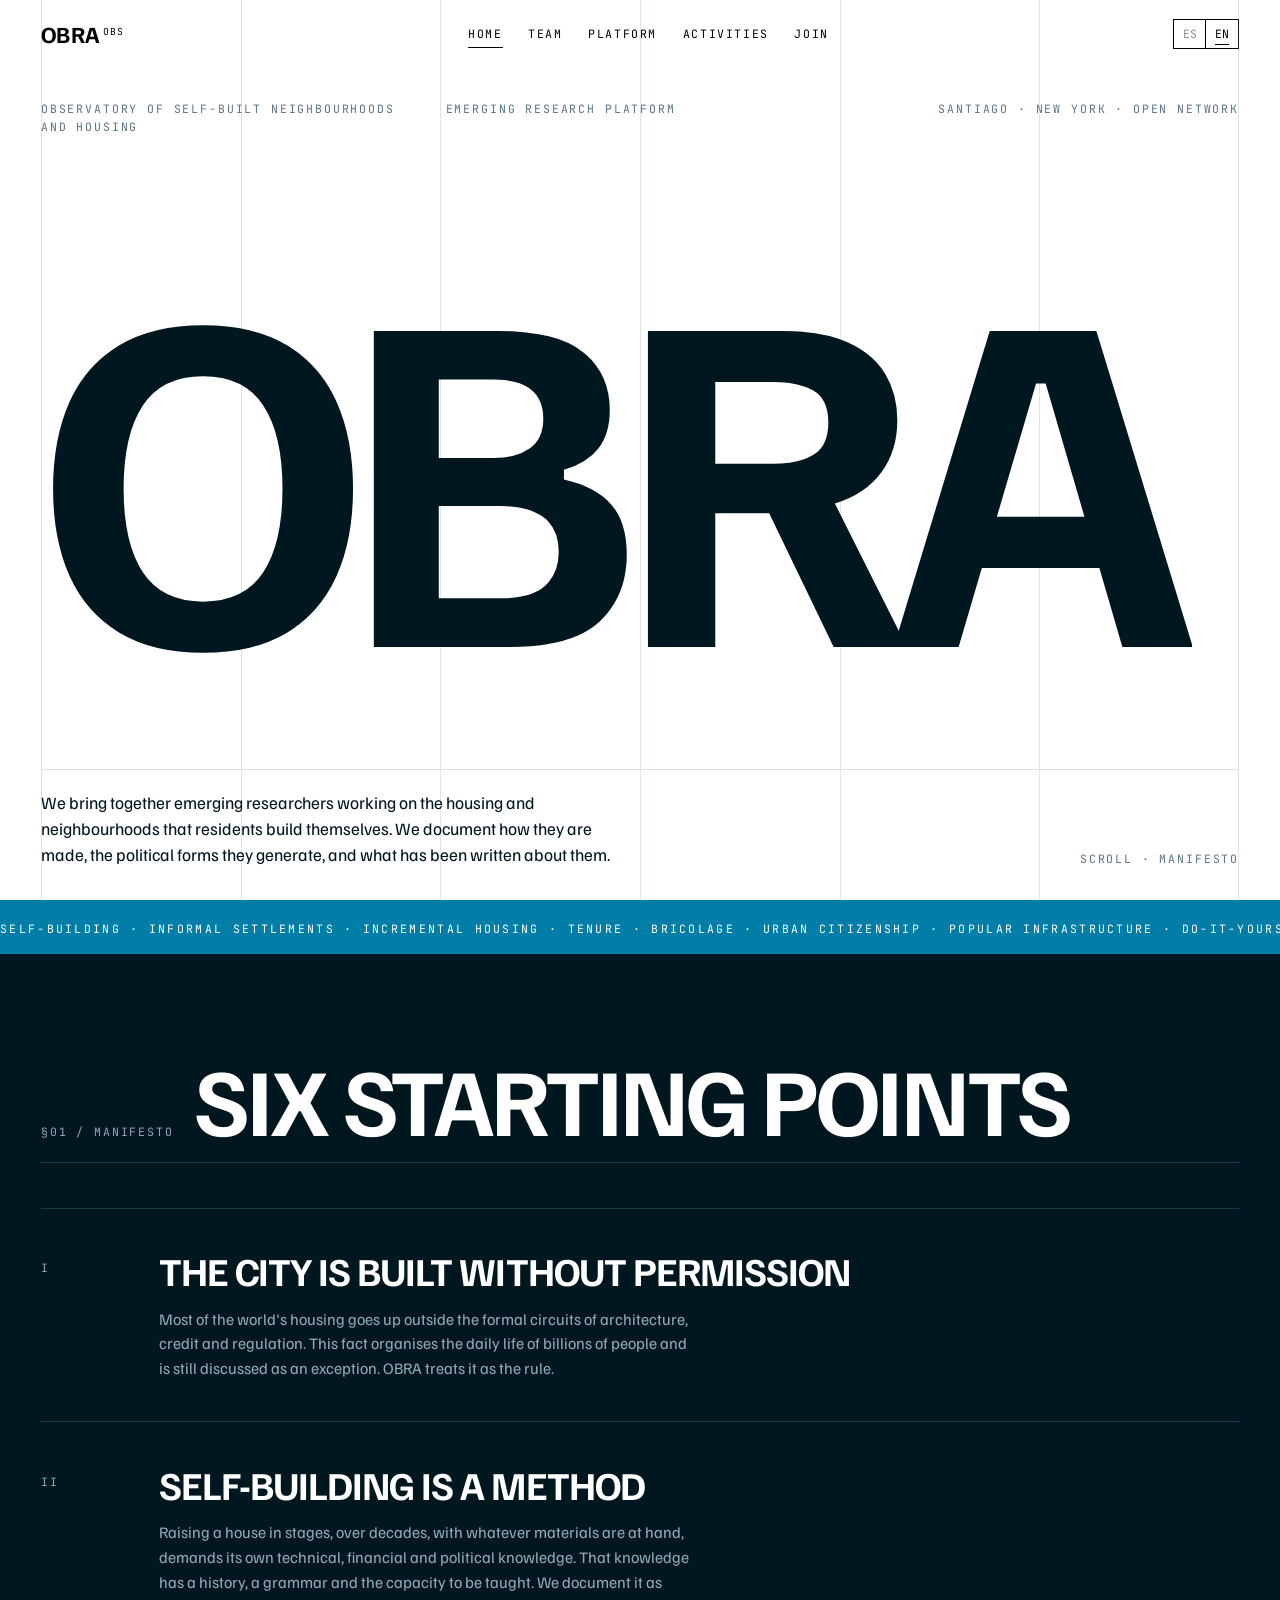
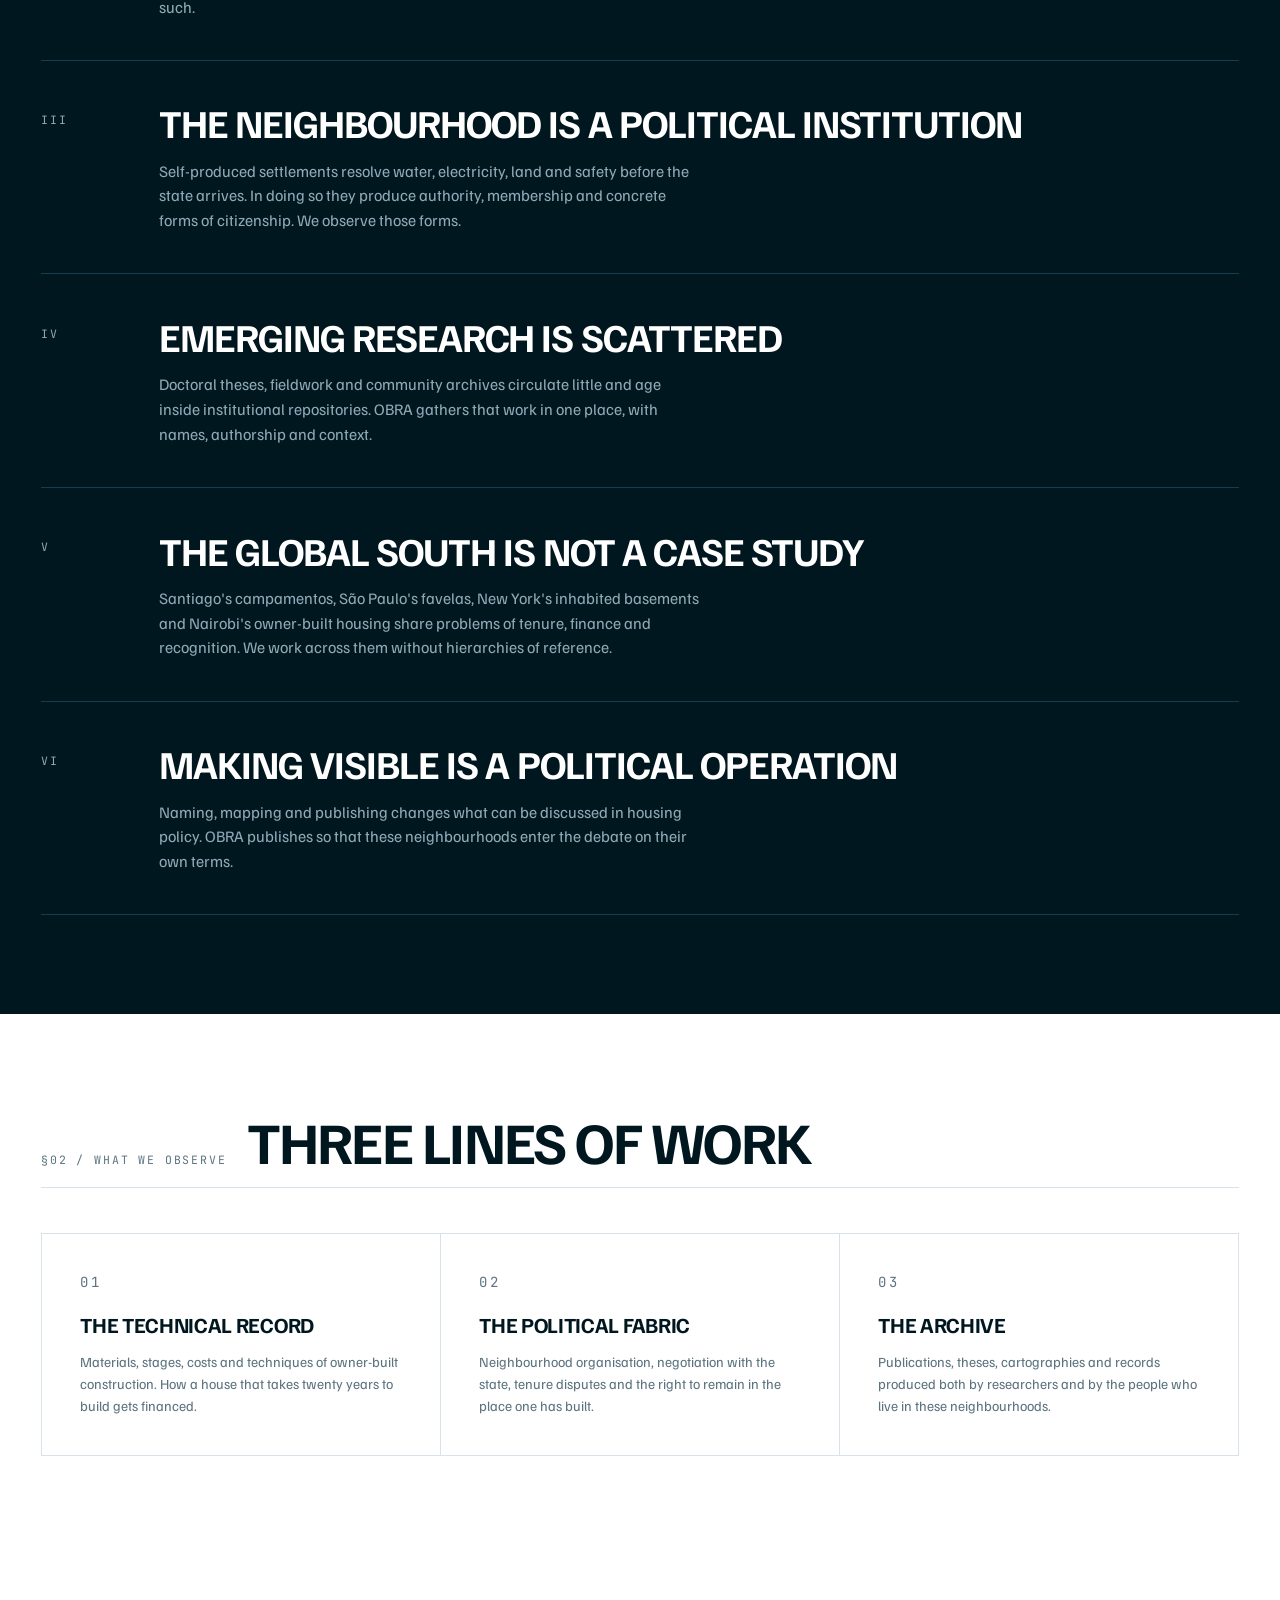
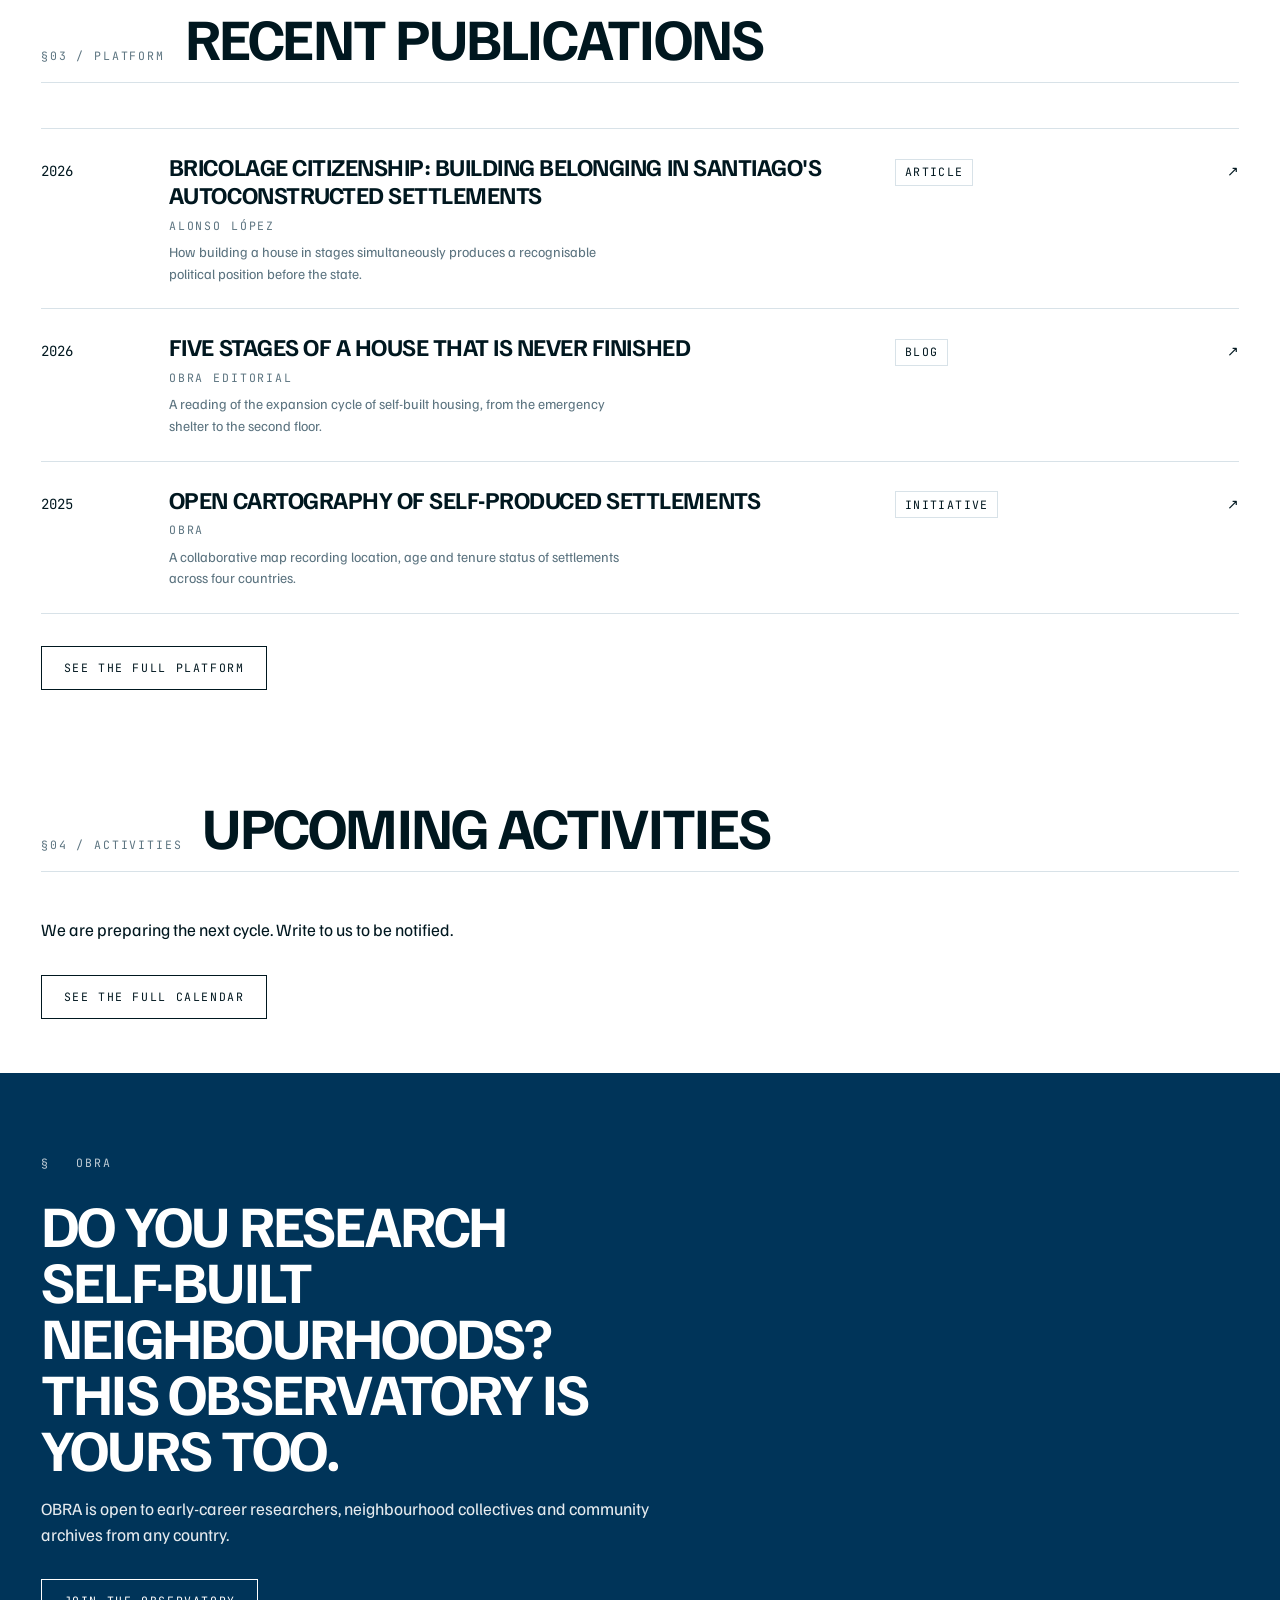
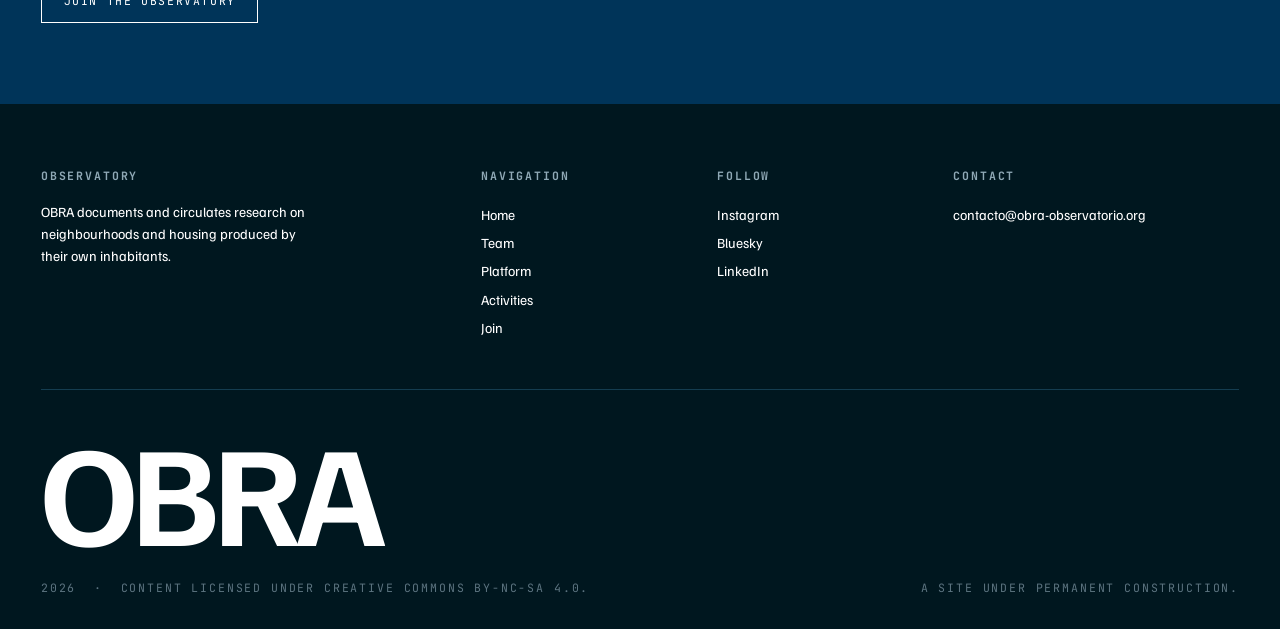
==== index.html @ f78a41e7 "Add files via upload" ====
<!DOCTYPE html>
<html lang="es">
<head>
  <meta charset="utf-8">
  <meta name="viewport" content="width=device-width, initial-scale=1">
  <title>OBRA · Observatorio de Barrios y Residencias Autoconstruidas</title>
  <meta name="description" content="Plataforma de investigación emergente sobre viviendas y barrios autoproducidos por sus habitantes.">
  <meta name="theme-color" content="#00171F">
  <meta property="og:type" content="website">
  <meta property="og:title" content="OBRA · Observatorio de Barrios y Residencias Autoconstruidas">
  <meta property="og:description" content="Plataforma de investigación emergente sobre viviendas y barrios autoproducidos por sus habitantes.">
  <meta property="og:site_name" content="OBRA">
  <link rel="icon" href="data:image/svg+xml,%3Csvg xmlns=%27http://www.w3.org/2000/svg%27 viewBox=%270 0 100 100%27%3E%3Crect width=%27100%27 height=%27100%27 fill=%27%2300171F%27/%3E%3Crect x=%2718%27 y=%2734%27 width=%2764%27 height=%2740%27 fill=%27none%27 stroke=%27%23007EA7%27 stroke-width=%278%27/%3E%3C/svg%3E">
  <link rel="preload" href="assets/fonts/familjen-grotesk-var.woff2" as="font" type="font/woff2" crossorigin>
  <link rel="preload" href="assets/fonts/jetbrains-mono-var.woff2" as="font" type="font/woff2" crossorigin>
  <link rel="stylesheet" href="assets/css/style.css">
</head>
<body data-page="home">
  <a class="skip-link" href="#main" data-i18n="skip">Ir al contenido</a>
  <div class="grid-lines" aria-hidden="true"><span></span><span></span><span></span><span></span><span></span><span></span></div>
  <header class="site-header">
    <div class="wrap">
      <a class="brand" href="index.html">Obra<sup>obs</sup></a>
      <nav class="nav" id="site-nav" data-open="false" aria-label="Principal">
        <a href="index.html" data-i18n="nav.home" aria-current="page">Inicio</a>
        <a href="equipo.html" data-i18n="nav.team">Equipo</a>
        <a href="plataforma.html" data-i18n="nav.platform">Plataforma</a>
        <a href="actividades.html" data-i18n="nav.activities">Actividades</a>
        <a href="unete.html" data-i18n="nav.join">Únete</a>
      </nav>
      <div class="header-tools">
        <div class="lang" role="group" aria-label="Idioma / Language">
          <button type="button" data-lang-btn="es" aria-pressed="true">ES</button>
          <button type="button" data-lang-btn="en" aria-pressed="false">EN</button>
        </div>
        <button class="nav-toggle" type="button" aria-expanded="false" aria-controls="site-nav" data-i18n="nav.menu">Menú</button>
      </div>
    </div>
  </header>
  <main id="main">

    <section class="hero wrap">
      <div class="hero__top">
        <p class="meta" data-i18n="hero.meta1"></p>
        <p class="meta" data-i18n="hero.meta2"></p>
        <p class="meta" data-i18n="hero.meta3"></p>
      </div>

      <h1 class="hero__type"><span>Obra</span></h1>

      <div class="hero__bottom">
        <p class="lede" data-i18n="hero.lede"></p>
        <p class="meta hero__scroll"><span data-i18n="hero.scroll"></span></p>
      </div>
    </section>

    <div class="marquee" aria-hidden="true"><div class="marquee__track"></div></div>

    <section class="section section--dark manifesto" id="manifiesto">
      <div class="wrap">
        <div class="section-head">
          <p class="meta" data-i18n="manifesto.label"></p>
          <h2 class="display h-xxl" data-i18n="manifesto.title"></h2>
        </div>

        <div class="thesis" data-reveal>
          <p class="thesis__num">I</p>
          <div><h3 data-i18n="m1.h"></h3><p data-i18n="m1.p"></p></div>
        </div>
        <div class="thesis" data-reveal>
          <p class="thesis__num">II</p>
          <div><h3 data-i18n="m2.h"></h3><p data-i18n="m2.p"></p></div>
        </div>
        <div class="thesis" data-reveal>
          <p class="thesis__num">III</p>
          <div><h3 data-i18n="m3.h"></h3><p data-i18n="m3.p"></p></div>
        </div>
        <div class="thesis" data-reveal>
          <p class="thesis__num">IV</p>
          <div><h3 data-i18n="m4.h"></h3><p data-i18n="m4.p"></p></div>
        </div>
        <div class="thesis" data-reveal>
          <p class="thesis__num">V</p>
          <div><h3 data-i18n="m5.h"></h3><p data-i18n="m5.p"></p></div>
        </div>
        <div class="thesis" data-reveal>
          <p class="thesis__num">VI</p>
          <div><h3 data-i18n="m6.h"></h3><p data-i18n="m6.p"></p></div>
        </div>
      </div>
    </section>

    <section class="section">
      <div class="wrap">
        <div class="section-head">
          <p class="meta" data-i18n="axioms.label"></p>
          <h2 class="display h-xl" data-i18n="axioms.title"></h2>
        </div>
        <div class="cols-3">
          <article class="axiom" data-reveal>
            <p class="meta">01</p><h3 data-i18n="ax1.h"></h3><p data-i18n="ax1.p"></p>
          </article>
          <article class="axiom" data-reveal>
            <p class="meta">02</p><h3 data-i18n="ax2.h"></h3><p data-i18n="ax2.p"></p>
          </article>
          <article class="axiom" data-reveal>
            <p class="meta">03</p><h3 data-i18n="ax3.h"></h3><p data-i18n="ax3.p"></p>
          </article>
        </div>
      </div>
    </section>

    <section class="section section--tight">
      <div class="wrap">
        <div class="section-head">
          <p class="meta" data-i18n="latest.label"></p>
          <h2 class="display h-xl" data-i18n="latest.title"></h2>
        </div>
        <div class="index" id="latest-list"></div>
        <p style="margin-top:2rem"><a class="btn" href="plataforma.html" data-i18n="latest.all"></a></p>
      </div>
    </section>

    <section class="section section--tight">
      <div class="wrap">
        <div class="section-head">
          <p class="meta" data-i18n="next.label"></p>
          <h2 class="display h-xl" data-i18n="next.title"></h2>
        </div>
        <div id="next-list"></div>
        <p style="margin-top:2rem"><a class="btn" href="actividades.html" data-i18n="next.all"></a></p>
      </div>
    </section>

  </main>
  <section class="cta">
    <div class="wrap">
      <p class="meta" style="color:inherit;opacity:.75">§ &nbsp; OBRA</p>
      <h2 class="display h-xl" data-i18n="cta.title" style="margin-top:1.5rem">¿Investigas barrios autoconstruidos?</h2>
      <p class="lede" style="color:inherit;margin-top:1.25rem;opacity:.9" data-i18n="cta.text"></p>
      <a class="btn" href="unete.html" data-i18n="cta.btn">Súmate al observatorio</a>
    </div>
  </section>

  <footer class="site-footer">
    <div class="wrap">
      <div class="footer-grid">
        <div>
          <h4 data-i18n="footer.about.h">Observatorio</h4>
          <p style="font-size:.875rem;max-width:34ch" data-i18n="footer.about.p"></p>
        </div>
        <div>
          <h4 data-i18n="footer.nav.h">Navegación</h4>
          <ul>
            <li><a href="index.html" data-i18n="nav.home">Inicio</a></li>
            <li><a href="equipo.html" data-i18n="nav.team">Equipo</a></li>
            <li><a href="plataforma.html" data-i18n="nav.platform">Plataforma</a></li>
            <li><a href="actividades.html" data-i18n="nav.activities">Actividades</a></li>
            <li><a href="unete.html" data-i18n="nav.join">Únete</a></li>
          </ul>
        </div>
        <div>
          <h4 data-i18n="footer.follow.h">Seguir</h4>
          <ul id="footer-social"></ul>
        </div>
        <div>
          <h4 data-i18n="footer.contact.h">Contacto</h4>
          <ul>
            <li><a data-contact-email href="#">contacto@obra-observatorio.org</a></li>
          </ul>
        </div>
      </div>
      <div class="footer-mark" aria-hidden="true">Obra</div>
      <div class="footer-legal">
        <p class="meta"><span id="footer-year">2026</span> &nbsp;·&nbsp; <span data-i18n="footer.rights"></span></p>
        <p class="meta" data-i18n="footer.credit"></p>
      </div>
    </div>
  </footer>

  <script src="assets/js/content.js"></script>
  <script src="assets/js/main.js"></script>
</body>
</html>
---- assets/css/style.css ----
/* --------------------------------------------------------------------------
   0. TIPOGRAFÍAS (alojadas en el propio sitio, sin depender de terceros)

   Familjen Grotesk, de Familjen (distribuida por Fontshare), para títulos
   y texto. Es una fuente variable: un solo archivo cubre de 400 a 700.
   JetBrains Mono para las etiquetas técnicas en versalitas.
   -------------------------------------------------------------------------- */
@font-face {
  font-family: "Familjen Grotesk";
  src: url("../fonts/familjen-grotesk-var.woff2") format("woff2-variations");
  font-weight: 400 700;
  font-display: swap;
  unicode-range: U+0000-00FF, U+0131, U+0152-0153, U+02BB-02BC, U+02C6, U+02DA,
    U+02DC, U+0304, U+0308, U+0329, U+2000-206F, U+20AC, U+2122, U+2191, U+2193,
    U+2212, U+2215, U+FEFF, U+FFFD;
}
@font-face {
  font-family: "Familjen Grotesk";
  src: url("../fonts/familjen-grotesk-var-ext.woff2") format("woff2-variations");
  font-weight: 400 700;
  font-display: swap;
  unicode-range: U+0100-02BA, U+02BD-02C5, U+02C7-02CC, U+02CE-02D7, U+02DD-02FF,
    U+0304, U+0308, U+0329, U+1D00-1DBF, U+1E00-1E9F, U+1EF2-1EFF, U+2020,
    U+20A0-20AB, U+20AD-20C0, U+2113, U+2C60-2C7F, U+A720-A7FF;
}
@font-face {
  font-family: "JetBrains Mono";
  src: url("../fonts/jetbrains-mono-var.woff2") format("woff2-variations");
  font-weight: 100 800;
  font-display: swap;
  unicode-range: U+0000-00FF, U+0131, U+0152-0153, U+02BB-02BC, U+02C6, U+02DA,
    U+02DC, U+0304, U+0308, U+0329, U+2000-206F, U+20AC, U+2122, U+2191, U+2193,
    U+2212, U+2215, U+FEFF, U+FFFD;
}
@font-face {
  font-family: "JetBrains Mono";
  src: url("../fonts/jetbrains-mono-var-ext.woff2") format("woff2-variations");
  font-weight: 100 800;
  font-display: swap;
  unicode-range: U+0100-02BA, U+02BD-02C5, U+02C7-02CC, U+02CE-02D7, U+02DD-02FF,
    U+0304, U+0308, U+0329, U+1D00-1DBF, U+1E00-1E9F, U+1EF2-1EFF, U+2020,
    U+20A0-20AB, U+20AD-20C0, U+2113, U+2C60-2C7F, U+A720-A7FF;
}

/* --------------------------------------------------------------------------
   1. VARIABLES
   -------------------------------------------------------------------------- */
:root {
  /* Color
     --------------------------------------------------------------------
     paper      #FFFFFF  Blanco, fondo general
     ink        #00171F  Ink Black, texto y secciones oscuras
     deep       #003459  Deep Space Blue, franja de llamado a la acción
     accent     #007EA7  Cerulean, detalles sobre fondo claro
     accent-lt  #00A8E8  Cerulean claro, detalles sobre fondo oscuro
                         (necesario para que el azul se lea sobre el negro)
     -------------------------------------------------------------------- */
  --paper:      #FFFFFF;
  --paper-2:    #EDF3F6;
  --ink:        #00171F;
  --deep:       #003459;
  --accent:     #007EA7;
  --accent-lt:  #00A8E8;
  --muted:      #5C7480;
  --muted-dk:   #8FA9B6;
  --line:       #D8E2E8;
  --line-dk:    #143D50;

  /* Tipografía */
  --display: "Familjen Grotesk", "Helvetica Neue", Arial, sans-serif;
  --body:    "Familjen Grotesk", "Helvetica Neue", Arial, sans-serif;
  --mono:    "JetBrains Mono", ui-monospace, "SF Mono", Menlo, monospace;

  /* Escala fluida */
  --fs-mega:  clamp(3.5rem, 16vw, 15rem);
  --fs-xxl:   clamp(2.6rem, 7.5vw, 6.5rem);
  --fs-xl:    clamp(2rem, 4.6vw, 3.8rem);
  --fs-lg:    clamp(1.5rem, 2.6vw, 2.2rem);
  --fs-md:    clamp(1.05rem, 1.35vw, 1.28rem);
  --fs-base:  1rem;
  --fs-sm:    0.875rem;
  --fs-xs:    0.72rem;

  /* Ritmo */
  --gutter:   clamp(1.15rem, 3.2vw, 3rem);
  --section:  clamp(4.5rem, 11vh, 9rem);
  --maxw:     1680px;
  --header-h: 68px;

  /* Movimiento */
  --ease: cubic-bezier(0.16, 0.84, 0.44, 1);
}

/* --------------------------------------------------------------------------
   2. RESET
   -------------------------------------------------------------------------- */
*, *::before, *::after { box-sizing: border-box; }

html {
  -webkit-text-size-adjust: 100%;
  scroll-behavior: smooth;
}

body {
  margin: 0;
  background: var(--paper);
  color: var(--ink);
  font-family: var(--body);
  font-size: var(--fs-base);
  line-height: 1.55;
  font-synthesis: none;
  -webkit-font-smoothing: antialiased;
  overflow-x: hidden;
}

img, svg { display: block; max-width: 100%; }
a { color: inherit; text-decoration: none; }
button { font: inherit; color: inherit; background: none; border: 0; cursor: pointer; }
h1, h2, h3, h4, p, figure, ul, ol { margin: 0; }
ul, ol { list-style: none; padding: 0; }

::selection { background: var(--accent); color: var(--paper); }

/* --------------------------------------------------------------------------
   3. UTILIDADES DE LAYOUT
   -------------------------------------------------------------------------- */
.wrap {
  width: 100%;
  max-width: var(--maxw);
  margin-inline: auto;
  padding-inline: var(--gutter);
}

.section { padding-block: var(--section); position: relative; }
.section--tight { padding-block: clamp(3rem, 6vh, 5rem); }
.section--dark { background: var(--ink); color: var(--paper); }
.section--dark ::selection { background: var(--paper); color: var(--ink); }

.rule { height: 1px; background: var(--line); border: 0; margin: 0; }
.section--dark .rule { background: var(--line-dk); }

/* Grilla de fondo, hairlines verticales */
.grid-lines {
  position: fixed;
  inset: 0;
  z-index: 0;
  pointer-events: none;
  max-width: var(--maxw);
  margin-inline: auto;
  padding-inline: var(--gutter);
  display: grid;
  grid-template-columns: repeat(6, 1fr);
}
.grid-lines span { border-left: 1px solid rgba(0, 52, 89, 0.13); }
.grid-lines span:last-child { border-right: 1px solid rgba(0, 52, 89, 0.13); }
@media (max-width: 800px) { .grid-lines { grid-template-columns: repeat(3, 1fr); } }

/* --------------------------------------------------------------------------
   4. TIPOGRAFÍA
   -------------------------------------------------------------------------- */
.display {
  font-family: var(--display);
  font-weight: 700;
  line-height: 0.95;
  letter-spacing: -0.03em;
  text-transform: uppercase;
}

.h-mega { font-size: var(--fs-mega); }
.h-xxl  { font-size: var(--fs-xxl); }
.h-xl   { font-size: var(--fs-xl); }
.h-lg   { font-size: var(--fs-lg); line-height: 1.08; letter-spacing: -0.02em; }

.lede {
  font-size: var(--fs-md);
  line-height: 1.5;
  max-width: 62ch;
  color: var(--ink);
}
.section--dark .lede { color: var(--paper); }

.meta {
  font-family: var(--mono);
  font-size: var(--fs-xs);
  letter-spacing: 0.16em;
  text-transform: uppercase;
  color: var(--muted);
}
.section--dark .meta { color: var(--muted-dk); }

.accent { color: var(--accent); }

.section-head {
  display: flex;
  align-items: baseline;
  gap: 1.25rem;
  flex-wrap: wrap;
  padding-bottom: 1.1rem;
  border-bottom: 1px solid var(--line);
  margin-bottom: clamp(2rem, 5vh, 3.5rem);
}
.section--dark .section-head { border-bottom-color: var(--line-dk); }
.section-head .meta { flex: 0 0 auto; }
.section-head h2 { flex: 1 1 auto; }

/* --------------------------------------------------------------------------
   5. HEADER
   -------------------------------------------------------------------------- */
.site-header {
  position: fixed;
  top: 0; left: 0; right: 0;
  z-index: 100;
  height: var(--header-h);
  display: flex;
  align-items: center;
  mix-blend-mode: difference;
  color: #fff;
  -webkit-font-smoothing: antialiased;
}
.site-header .wrap {
  display: flex;
  align-items: center;
  justify-content: space-between;
  gap: 1rem;
}

.brand {
  font-family: var(--display);
  font-weight: 700;
  font-size: 1.45rem;
  letter-spacing: 0.02em;
  line-height: 1;
  text-transform: uppercase;
}
.brand sup {
  font-family: var(--mono);
  font-size: 0.42em;
  letter-spacing: 0.1em;
  vertical-align: super;
  font-weight: 400;
  margin-left: 0.35em;
}

.nav { display: flex; align-items: center; gap: clamp(0.9rem, 2vw, 2rem); }
.nav a {
  font-family: var(--mono);
  font-size: var(--fs-xs);
  letter-spacing: 0.14em;
  text-transform: uppercase;
  padding-block: 0.4rem;
  position: relative;
}
.nav a::after {
  content: "";
  position: absolute;
  left: 0; bottom: 0.1rem;
  width: 100%; height: 1px;
  background: currentColor;
  transform: scaleX(0);
  transform-origin: left;
  transition: transform 0.35s var(--ease);
}
.nav a:hover::after, .nav a[aria-current="page"]::after { transform: scaleX(1); }

.lang {
  display: flex;
  align-items: center;
  font-family: var(--mono);
  font-size: var(--fs-xs);
  letter-spacing: 0.12em;
  border: 1px solid currentColor;
}
.lang button {
  padding: 0.3rem 0.55rem;
  opacity: 0.45;
  transition: opacity 0.25s;
  position: relative;
}
.lang button + button { border-left: 1px solid currentColor; }
.lang button[aria-pressed="true"] { opacity: 1; }
.lang button[aria-pressed="true"]::after {
  content: "";
  position: absolute;
  left: 0.55rem; right: 0.55rem; bottom: 0.16rem;
  height: 1px;
  background: currentColor;
}
.lang button:hover { opacity: 1; }

.header-tools { display: flex; align-items: center; gap: 0.75rem; }

.nav-toggle { display: none; }

@media (max-width: 900px) {
  .nav-toggle {
    display: block;
    font-family: var(--mono);
    font-size: var(--fs-xs);
    letter-spacing: 0.14em;
    text-transform: uppercase;
    border: 1px solid currentColor;
    padding: 0.3rem 0.6rem;
  }
  .nav {
    position: fixed;
    inset: 0;
    z-index: 1;
    background: var(--ink);
    color: var(--paper);
    flex-direction: column;
    justify-content: center;
    gap: 1.5rem;
    transform: translateY(-100%);
    transition: transform 0.5s var(--ease);
    mix-blend-mode: normal;
  }
  /* La marca y los controles quedan por encima del panel desplegado
     para que el botón de cierre siga siendo pulsable. */
  .brand, .header-tools { position: relative; z-index: 2; }
  .nav[data-open="true"] { transform: translateY(0); }
  .nav a { font-size: 1.5rem; font-family: var(--display); letter-spacing: 0; text-transform: uppercase; }
  body[data-nav="open"] .site-header { mix-blend-mode: normal; color: var(--paper); }
}

/* --------------------------------------------------------------------------
   6. HERO
   -------------------------------------------------------------------------- */
.hero {
  min-height: 100svh;
  padding-top: calc(var(--header-h) + 2rem);
  padding-bottom: 2rem;
  display: flex;
  flex-direction: column;
  justify-content: space-between;
  position: relative;
  overflow: hidden;
}

.hero__type {
  font-family: var(--display);
  font-weight: 700;
  font-size: clamp(5rem, 38vw, 41rem);
  line-height: 0.80;
  letter-spacing: -0.045em;
  text-transform: uppercase;
  margin-block: auto;
}
.hero__type span { display: block; }

.hero__top {
  display: grid;
  grid-template-columns: repeat(12, 1fr);
  gap: 1rem;
  align-items: start;
}
.hero__top .meta:nth-child(1) { grid-column: 1 / span 4; }
.hero__top .meta:nth-child(2) { grid-column: 5 / span 4; }
.hero__top .meta:nth-child(3) { grid-column: 9 / span 4; text-align: right; }

.hero__bottom {
  display: grid;
  grid-template-columns: repeat(12, 1fr);
  gap: 1.5rem;
  align-items: end;
  padding-top: 1.25rem;
  border-top: 1px solid var(--line);
}
.hero__bottom .lede { grid-column: 1 / span 6; }
.hero__bottom .hero__scroll { grid-column: 10 / span 3; text-align: right; }

@media (max-width: 800px) {
  .hero__top .meta:nth-child(1) { grid-column: 1 / span 12; }
  .hero__top .meta:nth-child(2),
  .hero__top .meta:nth-child(3) { display: none; }
  .hero__bottom .lede { grid-column: 1 / span 12; }
  .hero__bottom .hero__scroll { grid-column: 1 / span 12; text-align: left; }
}

.hero__scroll span {
  display: inline-block;
  animation: bob 2.4s var(--ease) infinite;
}
@keyframes bob { 0%,100% { transform: translateY(0); } 50% { transform: translateY(6px); } }

/* --------------------------------------------------------------------------
   7. MARQUEE
   -------------------------------------------------------------------------- */
.marquee {
  border-block: 1px solid var(--line);
  padding-block: 0.85rem;
  overflow: hidden;
  white-space: nowrap;
  background: var(--accent);
  color: var(--paper);
  border-color: var(--accent);
}
.marquee__track {
  display: inline-flex;
  gap: 2.5rem;
  animation: slide 38s linear infinite;
  font-family: var(--mono);
  font-size: var(--fs-xs);
  letter-spacing: 0.2em;
  text-transform: uppercase;
}
.marquee__track > span { flex: 0 0 auto; }
@keyframes slide { from { transform: translateX(0); } to { transform: translateX(-50%); } }

/* --------------------------------------------------------------------------
   8. MANIFIESTO
   -------------------------------------------------------------------------- */
.manifesto { counter-reset: thesis; }

.thesis {
  display: grid;
  grid-template-columns: 5rem 1fr;
  gap: clamp(1rem, 3vw, 3rem);
  padding-block: clamp(2rem, 4.5vh, 3.25rem);
  border-top: 1px solid var(--line-dk);
  align-items: start;
}
.thesis:last-child { border-bottom: 1px solid var(--line-dk); }
.thesis__num {
  font-family: var(--mono);
  font-size: var(--fs-xs);
  letter-spacing: 0.16em;
  color: var(--accent-lt);
  padding-top: 0.6rem;
}
.thesis h3 {
  font-family: var(--display);
  font-weight: 700;
  font-size: clamp(1.55rem, 3.1vw, 2.6rem);
  line-height: 1.1;
  letter-spacing: -0.025em;
  text-transform: uppercase;
  margin-bottom: 0.85rem;
}
.thesis p { color: var(--muted-dk); max-width: 60ch; }

@media (max-width: 700px) {
  .thesis { grid-template-columns: 1fr; gap: 0.5rem; }
  .thesis__num { padding-top: 0; }
}

/* --------------------------------------------------------------------------
   9. TARJETAS Y GRILLAS DE CONTENIDO
   -------------------------------------------------------------------------- */
.cols-3 {
  display: grid;
  grid-template-columns: repeat(3, 1fr);
  gap: 1px;
  background: var(--line);
  border: 1px solid var(--line);
}
.cols-3 > * { background: var(--paper); padding: clamp(1.5rem, 3vw, 2.4rem); }
@media (max-width: 900px) { .cols-3 { grid-template-columns: 1fr; } }

.axiom h3 {
  font-family: var(--display);
  font-weight: 700;
  font-size: 1.35rem;
  text-transform: uppercase;
  letter-spacing: -0.015em;
  margin-block: 0.9rem 0.6rem;
}
.axiom p { color: var(--muted); font-size: var(--fs-sm); }

/* Índice tipo lista (Plataforma, Actividades) */
.index { border-top: 1px solid var(--line); }

.entry {
  display: grid;
  grid-template-columns: 6.5rem 1fr 12rem 8rem;
  gap: 1.5rem;
  align-items: baseline;
  padding-block: 1.5rem;
  border-bottom: 1px solid var(--line);
  transition: background 0.3s var(--ease), padding 0.3s var(--ease), color 0.3s var(--ease);
}
.entry:hover { background: var(--ink); color: var(--paper); padding-inline: 1.25rem; }
.entry:hover .meta, .entry:hover .entry__desc { color: var(--muted-dk); }
.entry:hover .entry__tag { border-color: var(--paper); }

.entry__year { font-family: var(--mono); font-size: var(--fs-sm); }
.entry__title {
  font-family: var(--display);
  font-weight: 700;
  font-size: clamp(1.15rem, 1.9vw, 1.7rem);
  line-height: 1.14;
  letter-spacing: -0.02em;
  text-transform: uppercase;
}
.entry__desc { color: var(--muted); font-size: var(--fs-sm); margin-top: 0.4rem; max-width: 58ch; }
.entry__tag {
  justify-self: start;
  font-family: var(--mono);
  font-size: var(--fs-xs);
  letter-spacing: 0.12em;
  text-transform: uppercase;
  border: 1px solid var(--line);
  padding: 0.22rem 0.55rem;
  transition: border-color 0.3s;
}
.entry__go { font-family: var(--mono); font-size: var(--fs-sm); text-align: right; }

@media (max-width: 1000px) {
  .entry { grid-template-columns: 4.5rem 1fr; }
  .entry__tag { grid-column: 2; justify-self: start; }
  .entry__go { display: none; }
}

/* Filtros */
.filters { display: flex; flex-wrap: wrap; gap: 0.5rem; margin-bottom: 2rem; }
.filters button {
  font-family: var(--mono);
  font-size: var(--fs-xs);
  letter-spacing: 0.12em;
  text-transform: uppercase;
  border: 1px solid var(--line);
  padding: 0.4rem 0.8rem;
  transition: all 0.25s var(--ease);
}
.filters button:hover { border-color: var(--ink); }
.filters button[aria-pressed="true"] { background: var(--ink); color: var(--paper); border-color: var(--ink); }

.block-note {
  border: 1px solid var(--line);
  padding: clamp(1.6rem, 3vw, 2.6rem);
  max-width: 46rem;
}
.block-note h3 {
  font-family: var(--display);
  font-weight: 700;
  font-size: 1.35rem;
  text-transform: uppercase;
  letter-spacing: -0.015em;
  margin-block: 0.9rem 0.6rem;
}
.block-note p { color: var(--muted); font-size: var(--fs-sm); max-width: 52ch; }

/* --------------------------------------------------------------------------
   10. EQUIPO
   -------------------------------------------------------------------------- */
.people {
  display: grid;
  grid-template-columns: repeat(3, 1fr);
  border-top: 1px solid var(--line);
  border-left: 1px solid var(--line);
}
@media (max-width: 1100px) { .people { grid-template-columns: repeat(2, 1fr); } }
@media (max-width: 700px)  { .people { grid-template-columns: 1fr; } }
.person { border-right: 1px solid var(--line); border-bottom: 1px solid var(--line); }
.person { background: var(--paper); padding: clamp(1.4rem, 2.5vw, 2rem); display: flex; flex-direction: column; gap: 1rem; }

.person__portrait {
  aspect-ratio: 4 / 3;
  background: var(--paper-2);
  border: 1px solid var(--line);
  position: relative;
  overflow: hidden;
}
.person__portrait svg { width: 100%; height: 100%; }

.person__name {
  font-family: var(--display);
  font-weight: 700;
  font-size: 1.45rem;
  text-transform: uppercase;
  letter-spacing: -0.02em;
  line-height: 1.06;
}
.person__role { font-size: var(--fs-sm); color: var(--muted); }
.person__bio { font-size: var(--fs-sm); }
.person__works { border-top: 1px solid var(--line); padding-top: 0.8rem; margin-top: auto; }
.person__works li { font-size: var(--fs-sm); padding-block: 0.3rem; border-bottom: 1px dotted var(--line); }
.person__works li:last-child { border-bottom: 0; }
.person__links { display: flex; gap: 0.8rem; flex-wrap: wrap; }
.person__links a {
  font-family: var(--mono);
  font-size: var(--fs-xs);
  letter-spacing: 0.1em;
  text-transform: uppercase;
  border-bottom: 1px solid var(--accent);
  padding-bottom: 2px;
}
.person__links a:hover { color: var(--accent); }

.person--open {
  background: var(--ink);
  color: var(--paper);
  justify-content: center;
  align-items: flex-start;
  gap: 1.2rem;
}
.person--open .person__role { color: var(--muted-dk); }
.person--open .btn:hover { background: var(--paper); color: var(--ink); }

/* --------------------------------------------------------------------------
   11. ACTIVIDADES
   -------------------------------------------------------------------------- */
.event {
  display: grid;
  grid-template-columns: 10.5rem 1fr 10rem;
  gap: 1.75rem;
  padding-block: 1.9rem;
  border-bottom: 1px solid var(--line);
  align-items: start;
}
.event__date {
  font-family: var(--display);
  font-weight: 700;
  font-size: 1.6rem;
  line-height: 1;
  text-transform: uppercase;
}
.event__date small { display: block; font-family: var(--mono); font-size: var(--fs-xs); font-weight: 400; letter-spacing: 0.14em; color: var(--muted); margin-top: 0.4rem; }
.event__title { font-family: var(--display); font-weight: 700; font-size: clamp(1.25rem, 2.2vw, 1.9rem); text-transform: uppercase; letter-spacing: -0.02em; line-height: 1.1; }
.event__desc { color: var(--muted); font-size: var(--fs-sm); margin-top: 0.55rem; max-width: 60ch; }
.event__cta { text-align: right; }
.event--past { opacity: 0.5; }

@media (max-width: 900px) {
  .event { grid-template-columns: 1fr; gap: 0.75rem; }
  .event__cta { text-align: left; }
}

/* --------------------------------------------------------------------------
   12. BOTONES
   -------------------------------------------------------------------------- */
.btn {
  display: inline-flex;
  align-items: center;
  gap: 0.6rem;
  font-family: var(--mono);
  font-size: var(--fs-xs);
  letter-spacing: 0.14em;
  text-transform: uppercase;
  border: 1px solid currentColor;
  padding: 0.75rem 1.35rem;
  transition: background 0.3s var(--ease), color 0.3s var(--ease);
}
.btn:hover { background: var(--ink); color: var(--paper); }
.btn--accent { background: var(--accent); border-color: var(--accent); color: var(--paper); }
.btn--accent:hover { background: var(--ink); border-color: var(--ink); }
.section--dark .btn:hover { background: var(--paper); color: var(--ink); }

/* --------------------------------------------------------------------------
   13. FORMULARIO
   -------------------------------------------------------------------------- */
.form-layout {
  display: grid;
  grid-template-columns: 1fr 1.15fr;
  gap: clamp(2rem, 6vw, 5rem);
  align-items: start;
}
@media (max-width: 900px) { .form-layout { grid-template-columns: 1fr; } }

.form { display: grid; gap: 1.9rem; max-width: 42rem; }
.field { display: grid; gap: 0.45rem; }
.field label {
  font-family: var(--mono);
  font-size: var(--fs-xs);
  letter-spacing: 0.14em;
  text-transform: uppercase;
  color: var(--muted);
}
.field input, .field textarea, .field select {
  font-family: var(--body);
  font-size: var(--fs-base);
  color: var(--ink);
  background: transparent;
  border: 0;
  border-bottom: 1px solid var(--line);
  padding: 0.6rem 0;
  transition: border-color 0.25s;
}
.field input:focus, .field textarea:focus, .field select:focus {
  outline: none;
  border-bottom-color: var(--accent);
}
.field textarea { resize: vertical; min-height: 120px; }
.field--half { display: grid; grid-template-columns: 1fr 1fr; gap: 1.4rem; }
@media (max-width: 600px) { .field--half { grid-template-columns: 1fr; } }

.form__note { font-size: var(--fs-sm); color: var(--muted); }
.form__status { font-family: var(--mono); font-size: var(--fs-sm); }
.form__status[data-state="ok"] { color: var(--accent); }

.aside-block { border-left: 2px solid var(--accent); padding-left: 1.4rem; }
.aside-block h3 { font-family: var(--display); font-weight: 700; text-transform: uppercase; font-size: 1.2rem; margin-bottom: 0.6rem; }
.aside-block + .aside-block { margin-top: 2.2rem; }
.aside-block p { color: var(--muted); font-size: var(--fs-sm); }

/* --------------------------------------------------------------------------
   14. CTA Y FOOTER
   -------------------------------------------------------------------------- */
.cta {
  background: var(--deep);
  color: var(--paper);
  padding-block: clamp(3.5rem, 9vh, 7rem);
}
.cta h2 { max-width: 18ch; }
.cta .btn { border-color: var(--paper); margin-top: 2rem; }
.cta .btn:hover { background: var(--paper); color: var(--deep); }

.site-footer { background: var(--ink); color: var(--paper); padding-block: clamp(3rem, 7vh, 5rem) 2rem; }
.footer-grid {
  display: grid;
  grid-template-columns: 2fr 1fr 1fr 1.4fr;
  gap: 2rem;
  padding-bottom: 3rem;
  border-bottom: 1px solid var(--line-dk);
}
@media (max-width: 900px) { .footer-grid { grid-template-columns: 1fr 1fr; } }
@media (max-width: 560px) { .footer-grid { grid-template-columns: 1fr; } }

.footer-grid h4 { font-family: var(--mono); font-size: var(--fs-xs); letter-spacing: 0.16em; text-transform: uppercase; color: var(--muted-dk); margin-bottom: 1rem; }
.footer-grid li { padding-block: 0.2rem; font-size: var(--fs-sm); }
.footer-grid a:hover { color: var(--accent-lt); }
.footer-mark { font-family: var(--display); font-weight: 700; font-size: clamp(3rem, 12vw, 9rem); line-height: 0.92; letter-spacing: -0.04em; text-transform: uppercase; padding-top: 2rem; }
.footer-legal { display: flex; justify-content: space-between; gap: 1rem; flex-wrap: wrap; padding-top: 1.5rem; }

/* --------------------------------------------------------------------------
   15. PÁGINA INTERIOR: CABECERA
   -------------------------------------------------------------------------- */
.page-head {
  padding-top: calc(var(--header-h) + clamp(4rem, 12vh, 8rem));
  padding-bottom: clamp(2.5rem, 6vh, 4rem);
}
.page-head h1 { margin-bottom: 1.4rem; }
.page-head .lede { max-width: 58ch; }

/* --------------------------------------------------------------------------
   16. REVELADO AL HACER SCROLL
   -------------------------------------------------------------------------- */
[data-reveal] {
  opacity: 0;
  transform: translateY(26px);
  transition: opacity 0.85s var(--ease), transform 0.85s var(--ease);
}
[data-reveal].is-visible { opacity: 1; transform: none; }

@media (prefers-reduced-motion: reduce) {
  html { scroll-behavior: auto; }
  [data-reveal] { opacity: 1; transform: none; transition: none; }
  .marquee__track, .hero__scroll span { animation: none; }
}

/* --------------------------------------------------------------------------
   17. ACCESIBILIDAD
   -------------------------------------------------------------------------- */
.skip-link {
  position: absolute;
  left: -9999px;
  top: 0;
  background: var(--ink);
  color: var(--paper);
  padding: 0.75rem 1.25rem;
  z-index: 200;
  font-family: var(--mono);
  font-size: var(--fs-xs);
  letter-spacing: 0.12em;
  text-transform: uppercase;
}
.skip-link:focus { left: 0; }

:focus-visible { outline: 2px solid var(--accent); outline-offset: 3px; }

.visually-hidden {
  position: absolute; width: 1px; height: 1px;
  padding: 0; margin: -1px; overflow: hidden;
  clip: rect(0 0 0 0); white-space: nowrap; border: 0;
}

/* Oculta el idioma inactivo antes de que corra el JS */
[data-i18n]:empty::before { content: "\200B"; }

main { position: relative; z-index: 1; }
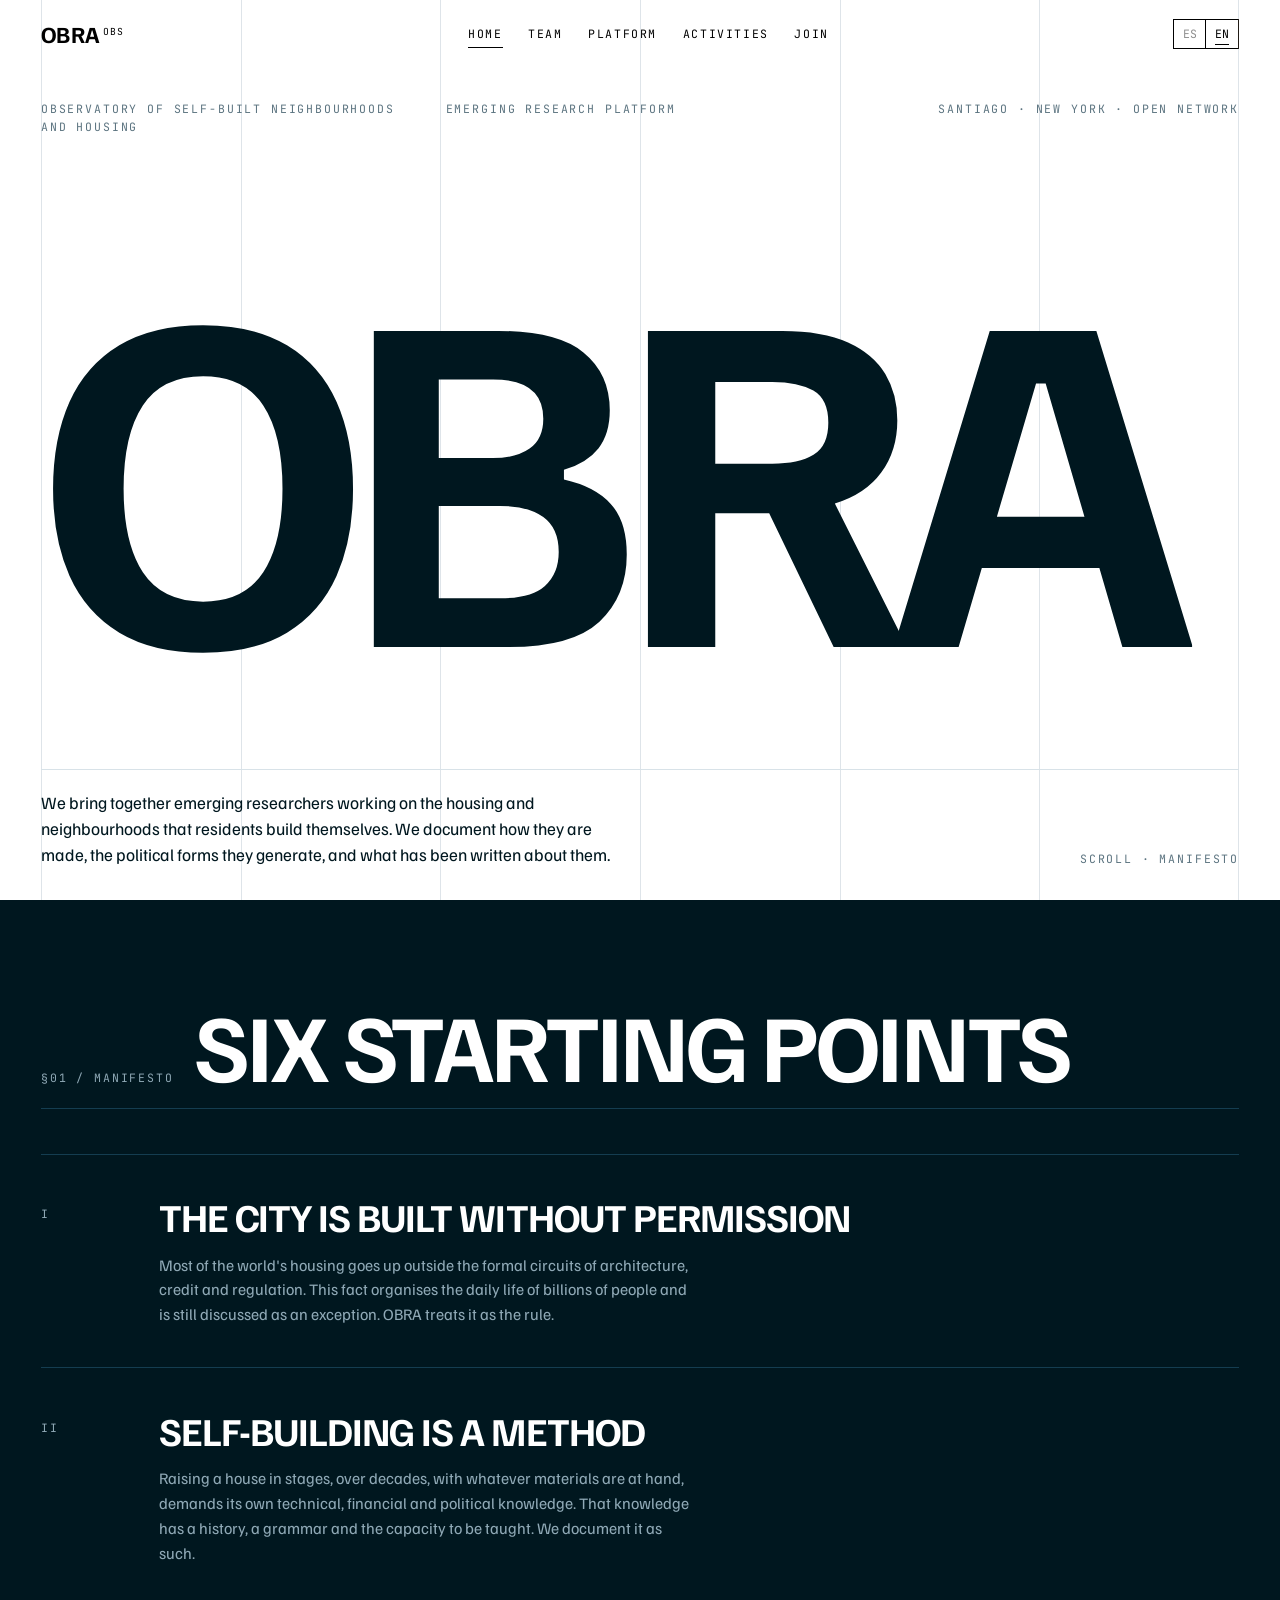
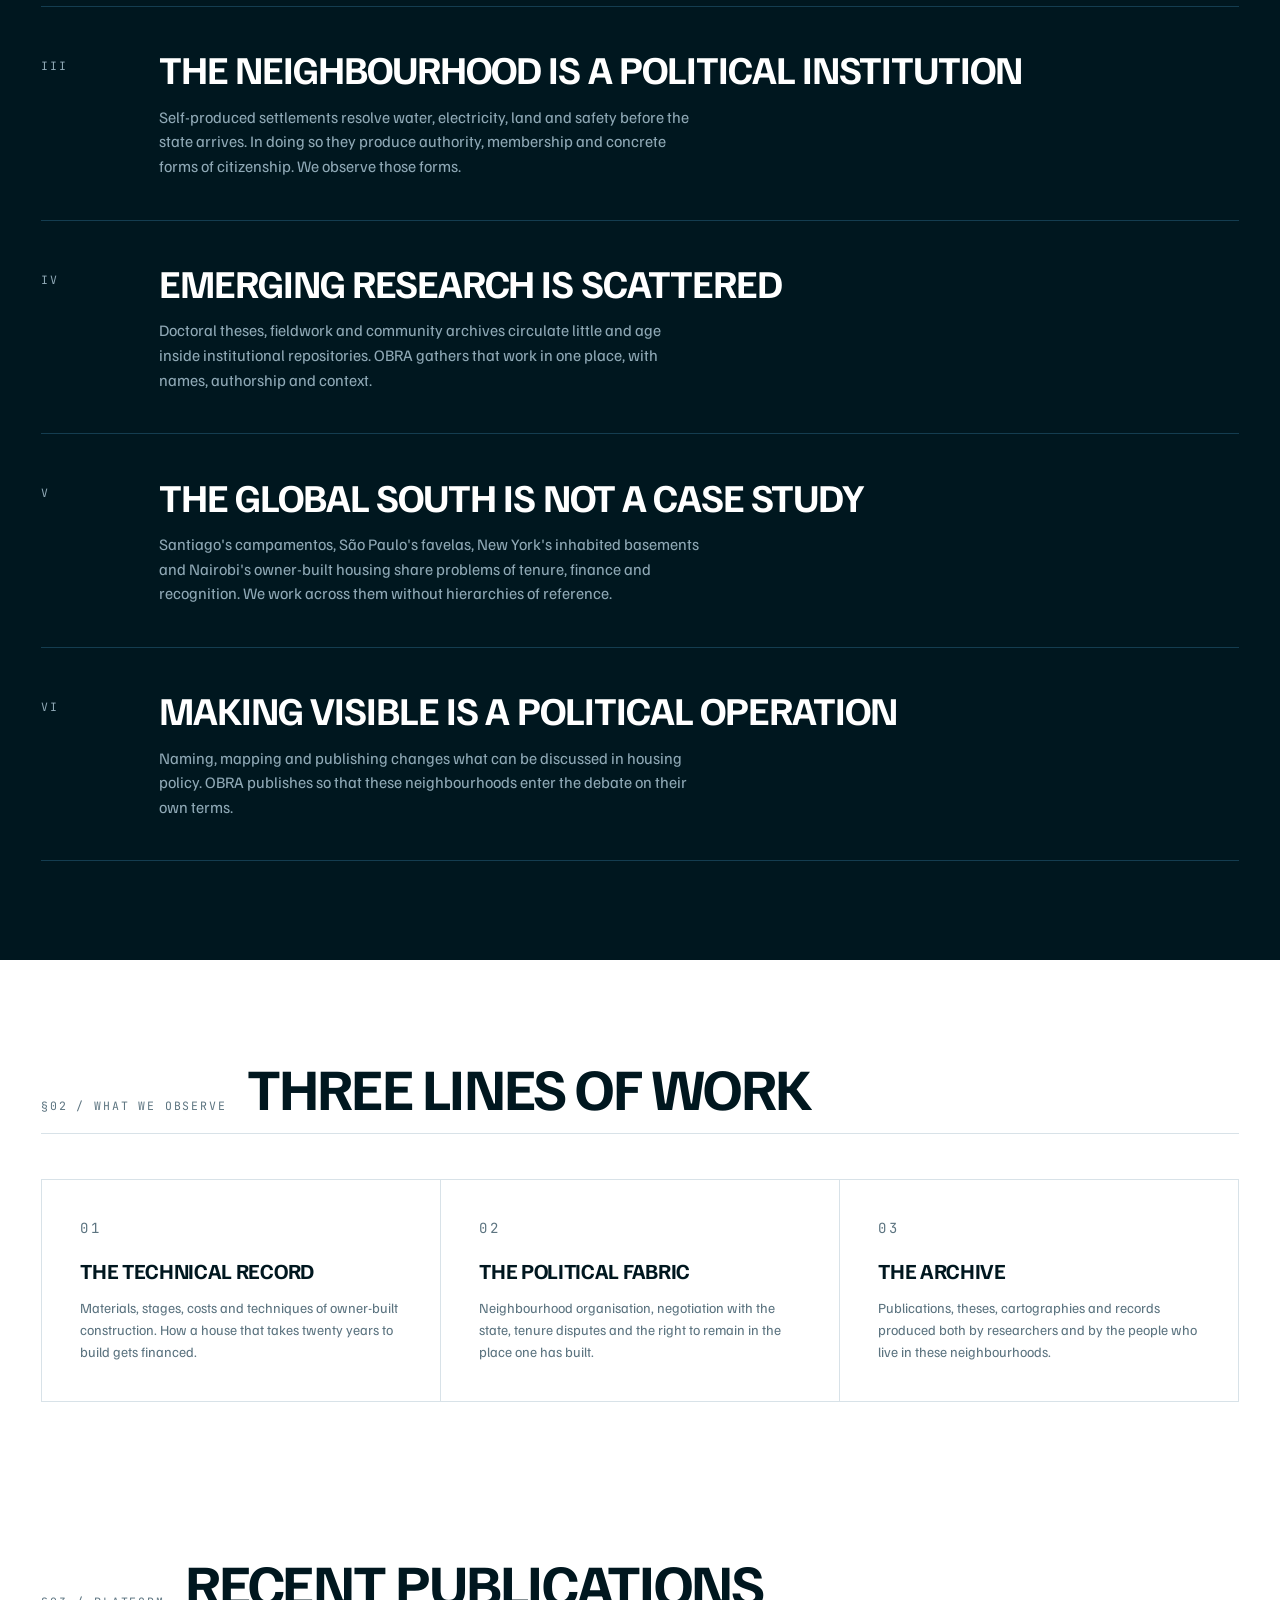
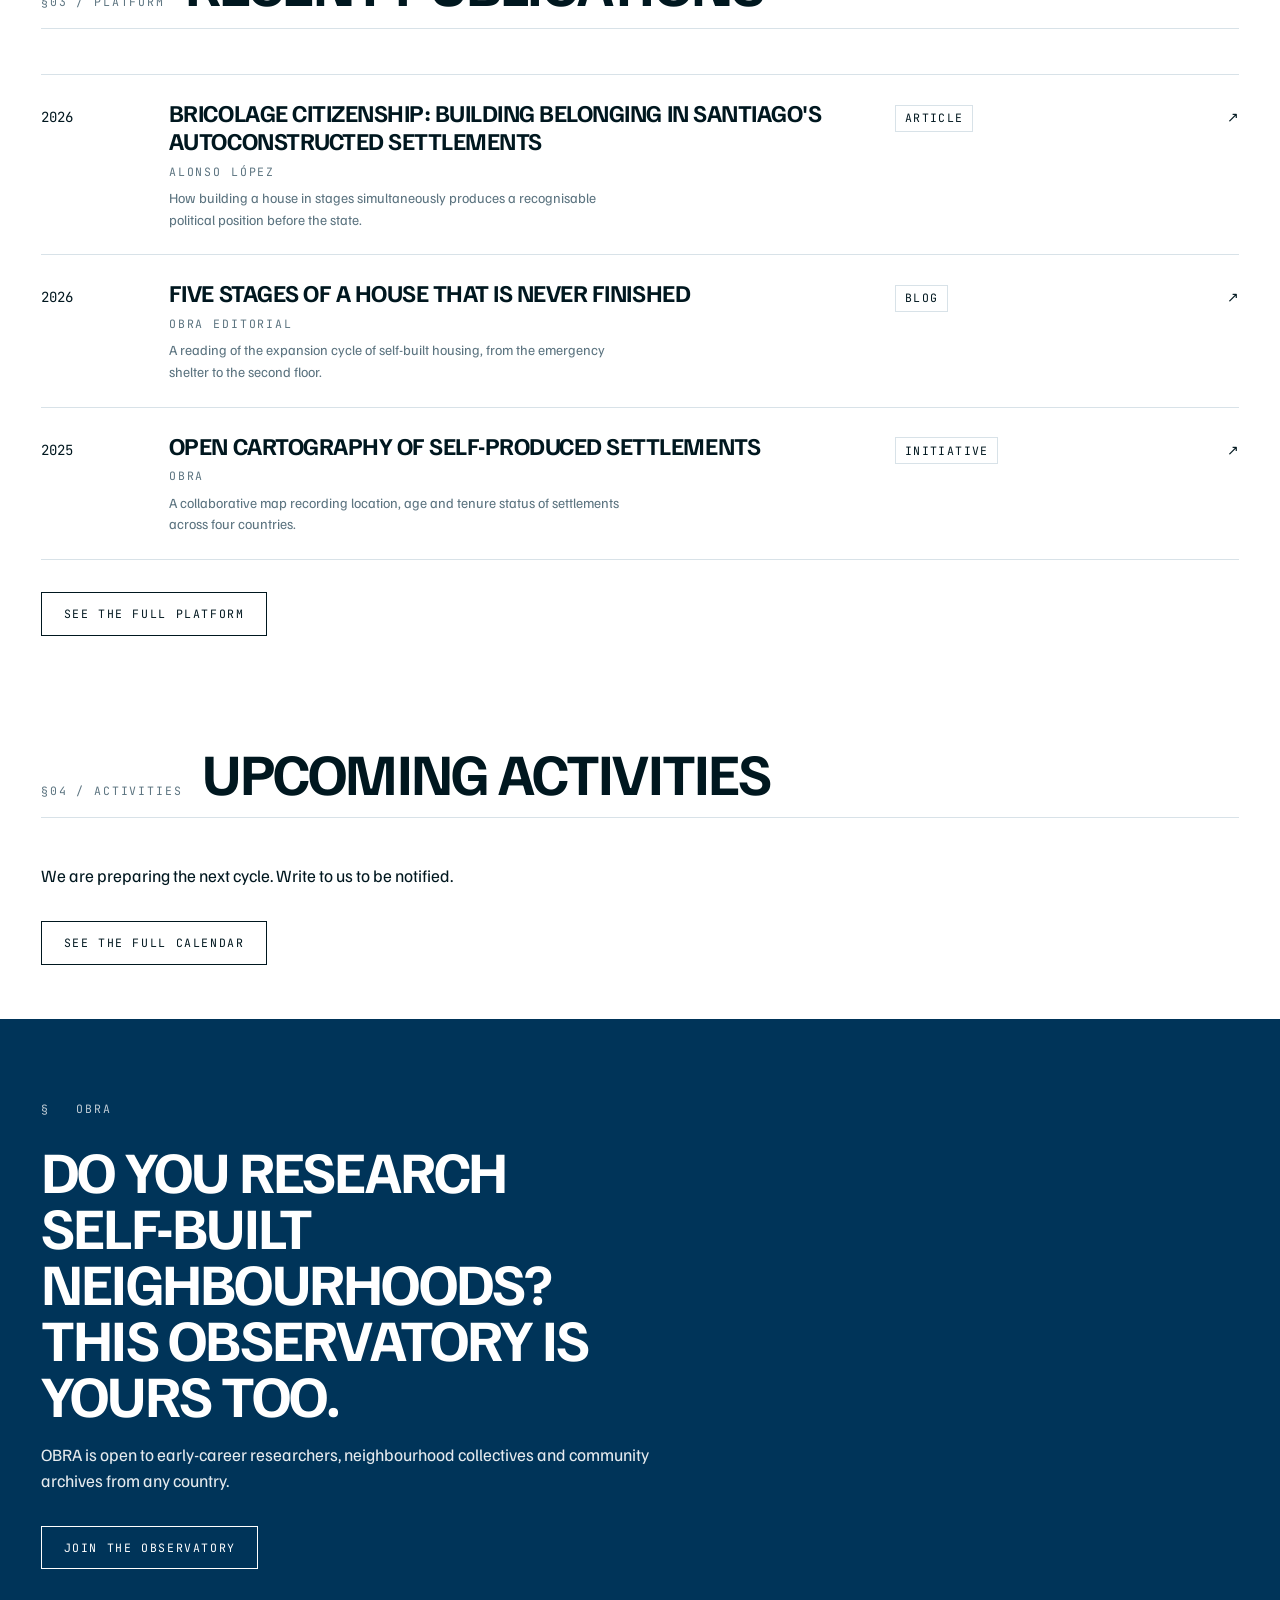
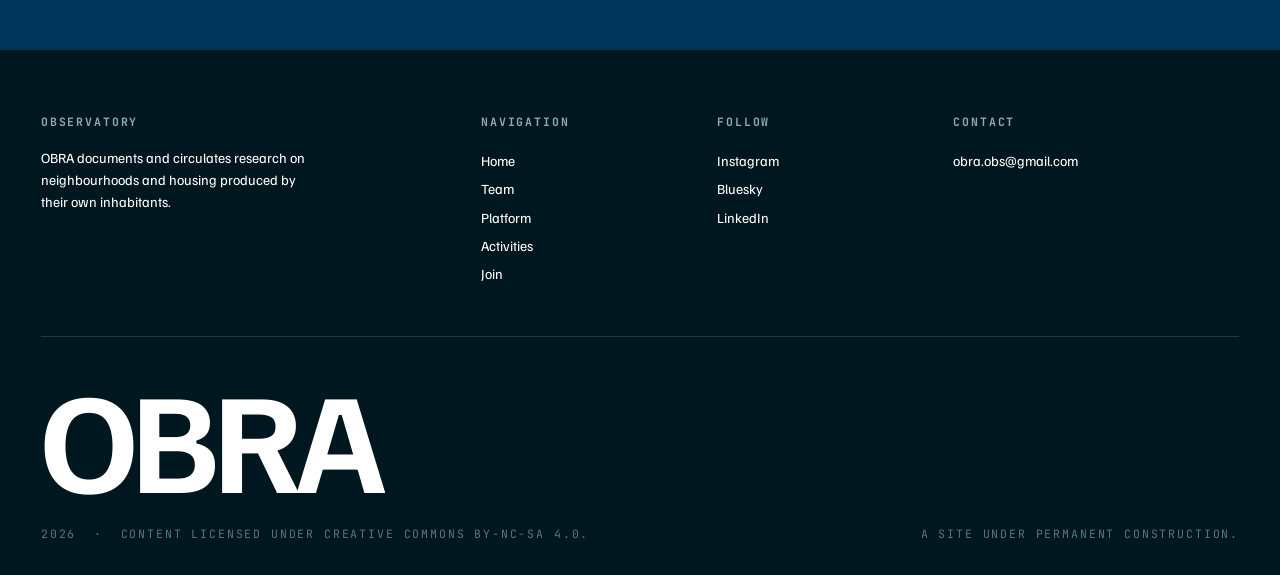
==== commit 0721ab9a: "Add files via upload" ====
--- a/index.html
+++ b/index.html
@@ -10,7 +10,7 @@
   <meta property="og:title" content="OBRA · Observatorio de Barrios y Residencias Autoconstruidas">
   <meta property="og:description" content="Plataforma de investigación emergente sobre viviendas y barrios autoproducidos por sus habitantes.">
   <meta property="og:site_name" content="OBRA">
-  <link rel="icon" href="data:image/svg+xml,%3Csvg xmlns=%27http://www.w3.org/2000/svg%27 viewBox=%270 0 100 100%27%3E%3Crect width=%27100%27 height=%27100%27 fill=%27%2300171F%27/%3E%3Crect x=%2718%27 y=%2734%27 width=%2764%27 height=%2740%27 fill=%27none%27 stroke=%27%23007EA7%27 stroke-width=%278%27/%3E%3C/svg%3E">
+  <link rel="icon" href="data:image/svg+xml,%3Csvg xmlns=%27http://www.w3.org/2000/svg%27 viewBox=%270 0 100 100%27%3E%3Crect width=%27100%27 height=%27100%27 fill=%27%2300171F%27/%3E%3Ccircle cx=%2750%27 cy=%2750%27 r=%2726%27 fill=%27none%27 stroke=%27%23007EA7%27 stroke-width=%2712%27/%3E%3C/svg%3E">
   <link rel="preload" href="assets/fonts/familjen-grotesk-var.woff2" as="font" type="font/woff2" crossorigin>
   <link rel="preload" href="assets/fonts/jetbrains-mono-var.woff2" as="font" type="font/woff2" crossorigin>
   <link rel="stylesheet" href="assets/css/style.css">
@@ -53,8 +53,6 @@
         <p class="meta hero__scroll"><span data-i18n="hero.scroll"></span></p>
       </div>
     </section>
-
-    <div class="marquee" aria-hidden="true"><div class="marquee__track"></div></div>
 
     <section class="section section--dark manifesto" id="manifiesto">
       <div class="wrap">
@@ -166,7 +164,7 @@
         <div>
           <h4 data-i18n="footer.contact.h">Contacto</h4>
           <ul>
-            <li><a data-contact-email href="#">contacto@obra-observatorio.org</a></li>
+            <li><a data-contact-email href="#">obra.obs@gmail.com</a></li>
           </ul>
         </div>
       </div>
--- a/assets/css/style.css
+++ b/assets/css/style.css
@@ -554,13 +554,25 @@
 .person { background: var(--paper); padding: clamp(1.4rem, 2.5vw, 2rem); display: flex; flex-direction: column; gap: 1rem; }
 
 .person__portrait {
-  aspect-ratio: 4 / 3;
+  aspect-ratio: 4 / 5;
   background: var(--paper-2);
   border: 1px solid var(--line);
   position: relative;
   overflow: hidden;
 }
 .person__portrait svg { width: 100%; height: 100%; }
+.person__photo {
+  width: 100%;
+  height: 100%;
+  object-fit: cover;
+  object-position: center 28%;
+  display: block;
+  filter: grayscale(100%);
+  transition: filter 0.5s ease;
+}
+.person__portrait:hover .person__photo,
+.person__portrait:focus-within .person__photo { filter: grayscale(0%); }
+@media (prefers-reduced-motion: reduce) { .person__photo { transition: none; } }
 
 .person__name {
   font-family: var(--display);
@@ -687,6 +699,20 @@
 .form__status { font-family: var(--mono); font-size: var(--fs-sm); }
 .form__status[data-state="ok"] { color: var(--accent); }
 
+.join-invite { display: grid; gap: 1.6rem; align-content: start; }
+.join-invite .lede { margin: 0; }
+.mailto-cta {
+  justify-self: start;
+  font-family: var(--mono);
+  font-size: clamp(1.25rem, 3.4vw, 1.9rem);
+  letter-spacing: 0.01em;
+  color: var(--accent);
+  border-bottom: 2px solid var(--accent);
+  padding-bottom: 0.2rem;
+  transition: color 0.25s var(--ease), border-color 0.25s var(--ease);
+}
+.mailto-cta:hover { color: var(--ink); border-color: var(--ink); }
+
 .aside-block { border-left: 2px solid var(--accent); padding-left: 1.4rem; }
 .aside-block h3 { font-family: var(--display); font-weight: 700; text-transform: uppercase; font-size: 1.2rem; margin-bottom: 0.6rem; }
 .aside-block + .aside-block { margin-top: 2.2rem; }
